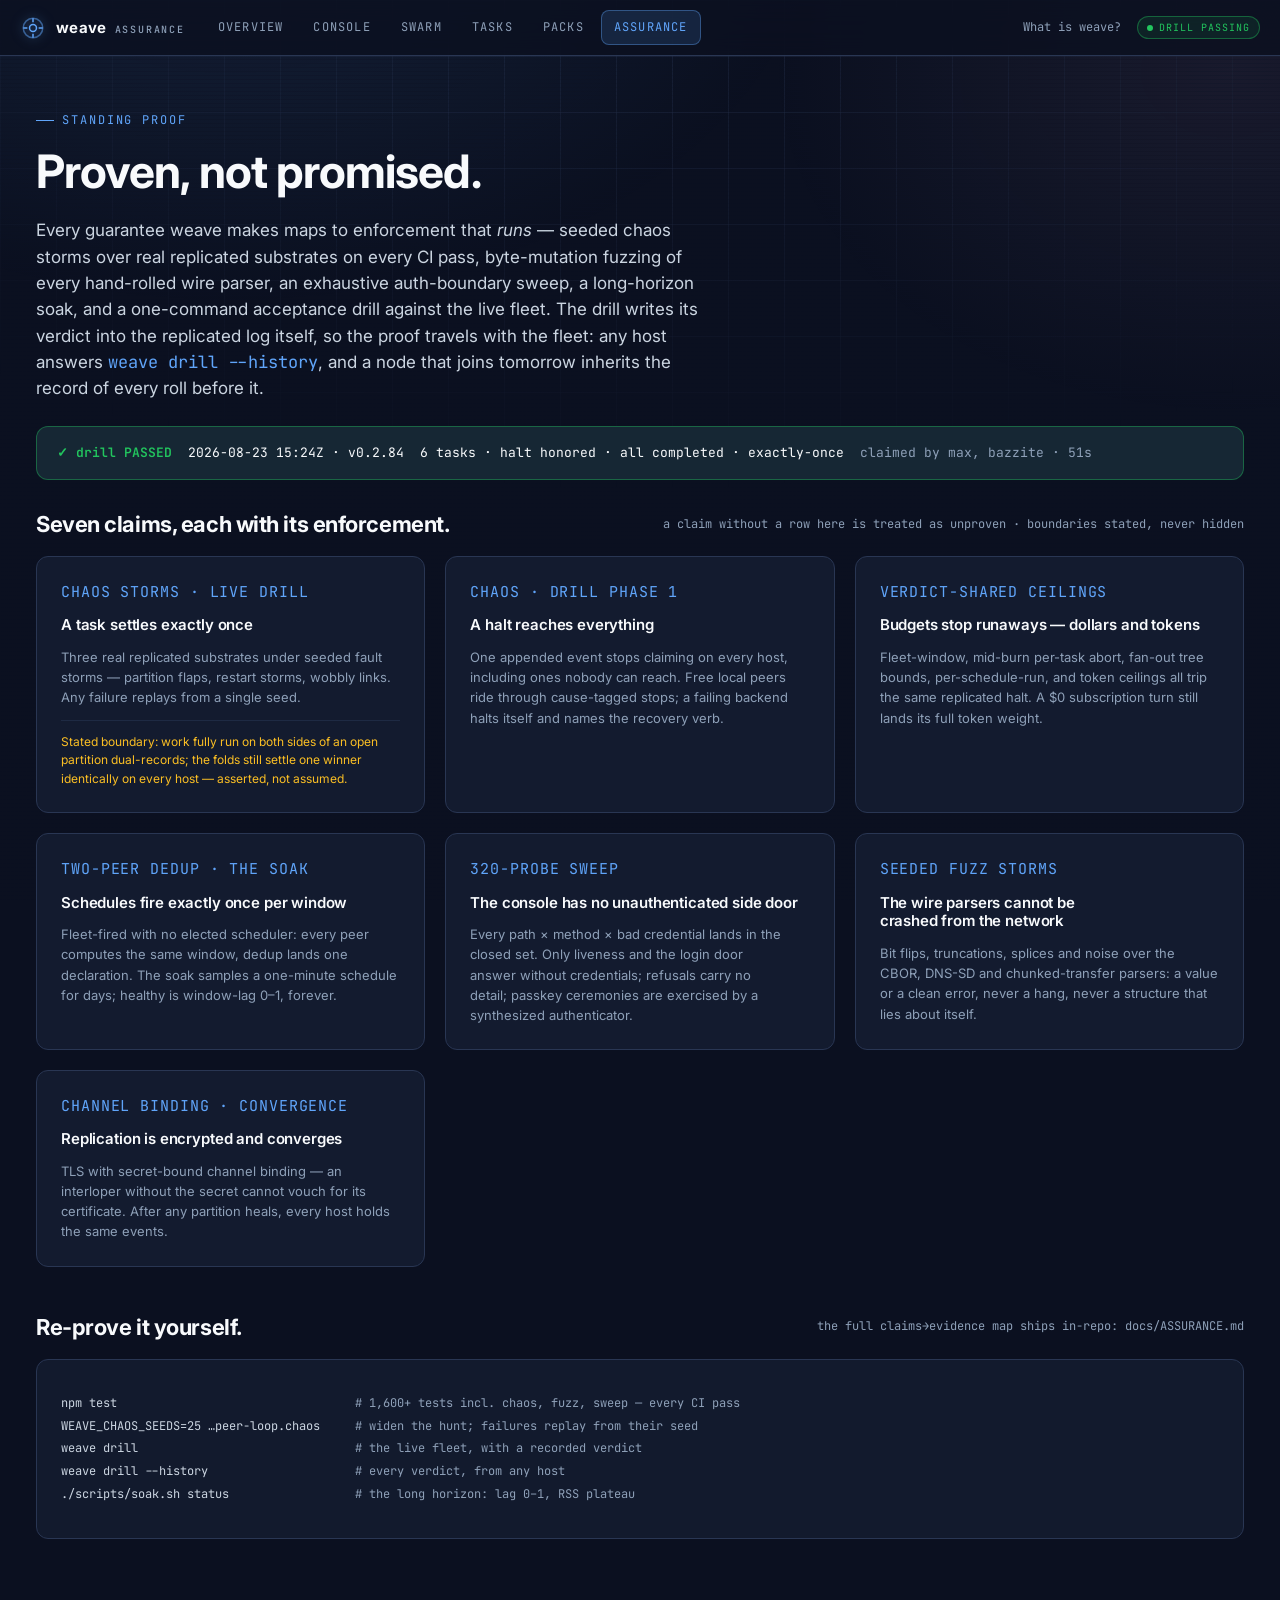
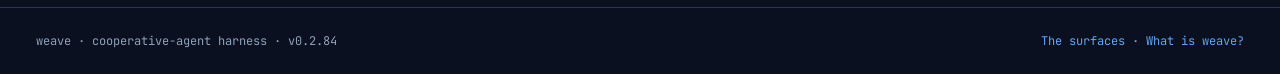
==== assurance.html @ a85d3fdc "assurance: the standing proof as a page (v0.2.84) Claims mapped to running enforcement — chaos storm" ====
<!doctype html>
<html lang="en">
<head>
<meta charset="utf-8" />
<meta name="viewport" content="width=device-width, initial-scale=1" />
<title>weave · assurance</title>
<link rel="preconnect" href="https://fonts.googleapis.com" />
<link rel="preconnect" href="https://fonts.gstatic.com" crossorigin />
<link href="https://fonts.googleapis.com/css2?family=Inter:wght@400;500;600;700&family=JetBrains+Mono:wght@400;500;600&display=swap" rel="stylesheet" />
<link rel="stylesheet" href="assets/hud.css" />
<style>
  .hero {
    max-width: 1440px; margin-inline: auto;
    padding: var(--space-12) var(--container-gutter-desktop) var(--space-8);
  }
  .hero h1 {
    font-size: clamp(28px, 3.6vw, var(--text-3xl)); font-weight: 700; color: var(--fg);
    letter-spacing: var(--tracking-display); line-height: 1.12; max-width: 24ch;
  }
  .hero .lede { max-width: 62ch; margin-top: var(--space-5); font-size: var(--text-lg); color: var(--fg-2); }

  /* the live verdict — the one object on the page that is DATA, not prose */
  .verdict {
    margin-top: var(--space-6); display: flex; align-items: center; gap: var(--space-4); flex-wrap: wrap;
    background: color-mix(in oklab, var(--success) 8%, var(--surface));
    border: 1px solid color-mix(in oklab, var(--success) 40%, transparent);
    border-radius: var(--radius-md); padding: var(--space-4) var(--space-5);
    font-family: var(--font-mono); font-size: var(--text-sm); color: var(--fg);
  }
  .verdict .ok { color: var(--success); font-weight: 600; }

  .strip { max-width: 1440px; margin-inline: auto; padding: 0 var(--container-gutter-desktop) var(--space-12); }
  .claims { display: grid; grid-template-columns: repeat(auto-fit, minmax(320px, 1fr)); gap: var(--space-5); }
  .claim {
    background: var(--surface); border: 1px solid var(--border); border-radius: var(--radius-md);
    padding: var(--space-6); display: flex; flex-direction: column; gap: var(--space-3);
  }
  .claim h3 { font-size: var(--text-base); color: var(--fg); }
  .claim p { font-size: var(--text-sm); color: var(--muted); }
  .claim .how { font-family: var(--font-mono); font-size: var(--text-2xs); color: var(--meta); letter-spacing: 0.06em; text-transform: uppercase; }
  .claim .bound { font-size: var(--text-xs); color: var(--warn); border-top: 1px solid var(--border-soft); padding-top: var(--space-3); }

  .reprove {
    background: color-mix(in oklab, var(--surface) 88%, var(--bg)); border: 1px solid var(--border);
    border-radius: var(--radius-md); padding: var(--space-5) var(--space-6); overflow-x: auto;
  }
  .reprove pre { font-family: var(--font-mono); font-size: var(--text-xs); line-height: 1.9; color: var(--fg-2); white-space: pre; }
  .reprove .c { color: var(--muted); }
  @media (max-width: 900px) { .claims { grid-template-columns: 1fr; } }
</style>
</head>
<body>
<div class="field-bg" aria-hidden="true"></div>
<div class="page">
  <header class="topbar" data-od-id="topbar">
    <a class="brandmark" href="surfaces.html">
      <svg class="glyph" viewBox="0 0 24 24" fill="none" stroke="currentColor" stroke-width="1.4" aria-hidden="true">
        <circle cx="12" cy="12" r="3.2" /><circle cx="12" cy="12" r="9" opacity="0.5" />
        <path d="M12 3v3.8M12 17.2V21M3 12h3.8M17.2 12H21" />
      </svg>
      <span>weave<span class="sub" style="margin-left:8px">assurance</span></span>
    </a>
    <nav class="mainnav" aria-label="Primary">
      <a href="surfaces.html">Overview</a>
      <a href="console.html">Console</a>
      <a href="network.html">Swarm</a>
      <a href="task-detail.html">Tasks</a>
      <a href="plugins.html">Packs</a>
      <a href="assurance.html" aria-current="page">Assurance</a>
    </nav>
    <div class="spacer"></div>
    <div class="row" style="gap:var(--space-4)">
      <a class="meta" href="index.html">What is weave?</a>
      <span class="pill pill-ok"><span class="dot dot-live"></span> drill passing</span>
    </div>
  </header>

  <main>
    <section class="hero" data-od-id="assurance-hero">
      <p class="eyebrow" style="margin-bottom:var(--space-4)">Standing proof</p>
      <h1>Proven, not promised.</h1>
      <p class="lede">
        Every guarantee weave makes maps to enforcement that <em>runs</em> — seeded chaos storms
        over real replicated substrates on every CI pass, byte-mutation fuzzing of every
        hand-rolled wire parser, an exhaustive auth-boundary sweep, a long-horizon soak, and a
        one-command acceptance drill against the live fleet. The drill writes its verdict into
        the replicated log itself, so the proof travels with the fleet: any host answers
        <span class="mono hot">weave drill --history</span>, and a node that joins tomorrow
        inherits the record of every roll before it.
      </p>
      <div class="verdict" data-od-id="live-verdict">
        <span class="ok">✓ drill PASSED</span>
        <span>2026-08-23 15:24Z · v0.2.84</span>
        <span>6 tasks · halt honored · all completed · exactly-once</span>
        <span class="dim">claimed by max, bazzite · 51s</span>
      </div>
    </section>

    <section class="strip" data-od-id="claims">
      <div class="row-between wrap" style="margin-bottom:var(--space-5)">
        <h2 style="font-size:var(--text-xl)">Seven claims, each with its enforcement.</h2>
        <span class="meta">a claim without a row here is treated as unproven · boundaries stated, never hidden</span>
      </div>
      <div class="claims">
        <article class="claim">
          <span class="how">chaos storms · live drill</span>
          <h3>A task settles exactly once</h3>
          <p>Three real replicated substrates under seeded fault storms — partition flaps, restart storms, wobbly links. Any failure replays from a single seed.</p>
          <p class="bound">Stated boundary: work fully run on both sides of an open partition dual-records; the folds still settle one winner identically on every host — asserted, not assumed.</p>
        </article>
        <article class="claim">
          <span class="how">chaos · drill phase 1</span>
          <h3>A halt reaches everything</h3>
          <p>One appended event stops claiming on every host, including ones nobody can reach. Free local peers ride through cause-tagged stops; a failing backend halts itself and names the recovery verb.</p>
        </article>
        <article class="claim">
          <span class="how">verdict-shared ceilings</span>
          <h3>Budgets stop runaways — dollars and tokens</h3>
          <p>Fleet-window, mid-burn per-task abort, fan-out tree bounds, per-schedule-run, and token ceilings all trip the same replicated halt. A $0 subscription turn still lands its full token weight.</p>
        </article>
        <article class="claim">
          <span class="how">two-peer dedup · the soak</span>
          <h3>Schedules fire exactly once per window</h3>
          <p>Fleet-fired with no elected scheduler: every peer computes the same window, dedup lands one declaration. The soak samples a one-minute schedule for days; healthy is window-lag 0–1, forever.</p>
        </article>
        <article class="claim">
          <span class="how">320-probe sweep</span>
          <h3>The console has no unauthenticated side door</h3>
          <p>Every path × method × bad credential lands in the closed set. Only liveness and the login door answer without credentials; refusals carry no detail; passkey ceremonies are exercised by a synthesized authenticator.</p>
        </article>
        <article class="claim">
          <span class="how">seeded fuzz storms</span>
          <h3>The wire parsers cannot be crashed from the network</h3>
          <p>Bit flips, truncations, splices and noise over the CBOR, DNS-SD and chunked-transfer parsers: a value or a clean error, never a hang, never a structure that lies about itself.</p>
        </article>
        <article class="claim">
          <span class="how">channel binding · convergence</span>
          <h3>Replication is encrypted and converges</h3>
          <p>TLS with secret-bound channel binding — an interloper without the secret cannot vouch for its certificate. After any partition heals, every host holds the same events.</p>
        </article>
      </div>
    </section>

    <section class="strip" style="padding-bottom:var(--section-y-tablet)" data-od-id="reprove">
      <div class="row-between wrap" style="margin-bottom:var(--space-5)">
        <h2 style="font-size:var(--text-xl)">Re-prove it yourself.</h2>
        <span class="meta">the full claims→evidence map ships in-repo: <span class="mono">docs/ASSURANCE.md</span></span>
      </div>
      <div class="reprove">
<pre>npm test                                  <span class="c"># 1,600+ tests incl. chaos, fuzz, sweep — every CI pass</span>
WEAVE_CHAOS_SEEDS=25 …peer-loop.chaos     <span class="c"># widen the hunt; failures replay from their seed</span>
weave drill                               <span class="c"># the live fleet, with a recorded verdict</span>
weave drill --history                     <span class="c"># every verdict, from any host</span>
./scripts/soak.sh status                  <span class="c"># the long horizon: lag 0–1, RSS plateau</span></pre>
      </div>
    </section>
  </main>

  <footer style="border-top:1px solid var(--border);padding-block:var(--space-6)" data-od-id="footer">
    <div class="container-wide row-between wrap" style="max-width:1440px">
      <span class="meta">weave · cooperative-agent harness · <span class="mono">v0.2.84</span></span>
      <span class="meta"><a href="surfaces.html" class="hot">The surfaces</a> · <a href="index.html" class="hot">What is weave?</a></span>
    </div>
  </footer>
</div>
<script src="assets/hud.js"></script>
<script>(function () { if (window.WeaveHUD && WeaveHUD.clock) { /* no clock element on this page — chrome stays static */ } })();</script>
</body>
</html>
---- assets/hud.css ----
/* ────────────────────────────────────────────────────────────────────────
   weave HUD — shared class system
   Design system: Agentic. The :root block below is the binding token
   contract; no raw hex is permitted anywhere outside it.
   ──────────────────────────────────────────────────────────────────────── */

:root {
  --bg: #0b1020;
  --surface: #131b2f;
  --surface-warm: #182343;
  --fg: #f8fafc;
  --fg-2: #cbd5e1;
  --muted: #8ea0b8;
  --meta: #60a5fa;
  --border: #293653;
  --border-soft: #1e2a43;
  --accent: #60a5fa;
  --accent-on: #06111f;
  --accent-hover: color-mix(in oklab, var(--accent), black 8%);
  --accent-active: color-mix(in oklab, var(--accent), black 14%);
  --success: #22c55e;
  --warn: #fbbf24;
  --danger: #fb7185;
  --font-display: Inter, system-ui, sans-serif;
  --font-body: Inter, system-ui, sans-serif;
  --font-mono: "JetBrains Mono", ui-monospace, Menlo, monospace;
  --text-xs: 12px;
  --text-sm: 13px;
  --text-base: 15px;
  --text-lg: 17px;
  --text-xl: 22px;
  --text-2xl: 32px;
  --text-3xl: 48px;
  --text-4xl: 66px;
  --leading-body: 1.55;
  --leading-tight: 1.06;
  --tracking-display: -0.02em;
  --space-1: 4px;
  --space-2: 8px;
  --space-3: 12px;
  --space-4: 16px;
  --space-5: 20px;
  --space-6: 24px;
  --space-8: 32px;
  --space-12: 48px;
  --section-y-desktop: 96px;
  --section-y-tablet: 68px;
  --section-y-phone: 48px;
  --radius-sm: 8px;
  --radius-md: 12px;
  --radius-lg: 20px;
  --radius-pill: 9999px;
  --elev-flat: none;
  --elev-ring: 0 0 0 1px var(--border);
  --elev-raised: 0 24px 72px rgba(0, 0, 0, 0.36);
  --focus-ring: 0 0 0 4px rgba(96, 165, 250, 0.28);
  --motion-fast: 130ms;
  --motion-base: 220ms;
  --ease-standard: cubic-bezier(0.2, 0, 0, 1);
  --container-max: 1200px;
  --container-gutter-desktop: 36px;
  --container-gutter-tablet: 24px;
  --container-gutter-phone: 16px;
}

/* derived from the contract above — no new colour values, only mixes */
:root {
  --claimed: color-mix(in oklab, var(--accent) 52%, var(--danger));
  --accent-soft: color-mix(in oklab, var(--accent) 14%, transparent);
  --accent-line: color-mix(in oklab, var(--accent) 38%, transparent);
  --fg-soft: color-mix(in oklab, var(--fg) 7%, transparent);
  --glow: 0 0 14px color-mix(in oklab, var(--accent) 46%, transparent);
  --glow-hot: 0 0 22px color-mix(in oklab, var(--accent) 62%, transparent);
  --glow-danger: 0 0 16px color-mix(in oklab, var(--danger) 52%, transparent);
  --topbar-h: 56px;
}

/* ─── reset & base ─────────────────────────────────────────────────── */
*, *::before, *::after { box-sizing: border-box; }
html { -webkit-text-size-adjust: 100%; }
body {
  margin: 0;
  background: var(--bg);
  color: var(--fg-2);
  font-family: var(--font-body);
  font-size: var(--text-base);
  line-height: var(--leading-body);
  text-rendering: optimizeLegibility;
  -webkit-font-smoothing: antialiased;
}
img, svg { display: block; max-width: 100%; }
a { color: inherit; text-decoration: none; }
button, input, textarea, select { font: inherit; }
button { cursor: pointer; }
p { text-wrap: pretty; margin: 0; }
h1, h2, h3, h4 { text-wrap: balance; margin: 0; }
/* transparent outline is load-bearing: forced-colors mode strips box-shadow
   and repaints outlines, so this is the only focus signal HCM users get */
:focus-visible {
  outline: 2px solid transparent; outline-offset: 2px;
  box-shadow: var(--focus-ring); border-radius: var(--radius-sm);
}
::selection { background: color-mix(in oklab, var(--accent) 30%, transparent); color: var(--fg); }

::-webkit-scrollbar { width: 10px; height: 10px; }
::-webkit-scrollbar-track { background: transparent; }
::-webkit-scrollbar-thumb { background: var(--border); border-radius: var(--radius-pill); border: 3px solid var(--bg); }
::-webkit-scrollbar-thumb:hover { background: color-mix(in oklab, var(--accent) 45%, var(--border)); }

/* ─── page atmosphere: the hologram field ──────────────────────────── */
.field-bg {
  position: fixed; inset: 0; z-index: 0; pointer-events: none;
  background:
    radial-gradient(60rem 40rem at 18% -10%, color-mix(in oklab, var(--accent) 11%, transparent), transparent 62%),
    radial-gradient(48rem 36rem at 96% 8%, color-mix(in oklab, var(--claimed) 8%, transparent), transparent 60%);
}
.field-bg::before {
  content: ''; position: absolute; inset: 0;
  background-image:
    linear-gradient(to right, color-mix(in oklab, var(--border) 42%, transparent) 1px, transparent 1px),
    linear-gradient(to bottom, color-mix(in oklab, var(--border) 42%, transparent) 1px, transparent 1px);
  background-size: 56px 56px;
  mask-image: radial-gradient(100% 70% at 50% 0%, black, transparent 78%);
}
.field-bg::after {
  content: ''; position: absolute; inset: 0; opacity: 0.35;
  background: repeating-linear-gradient(to bottom, transparent 0 3px, color-mix(in oklab, var(--bg) 62%, transparent) 3px 4px);
}
.page { position: relative; z-index: 1; }

/* ─── layout primitives ────────────────────────────────────────────── */
.container { max-width: var(--container-max); margin-inline: auto; padding-inline: var(--container-gutter-desktop); }
.container-wide { max-width: 1600px; margin-inline: auto; padding-inline: var(--container-gutter-desktop); }
.section { padding-block: var(--section-y-desktop); }
.stack { display: flex; flex-direction: column; }
.stack > * + * { margin-top: var(--space-5); }
.row { display: flex; align-items: center; gap: var(--space-4); }
.row-between { display: flex; align-items: center; justify-content: space-between; gap: var(--space-4); }
.wrap { flex-wrap: wrap; }
.grid-2 { display: grid; grid-template-columns: repeat(2, 1fr); gap: var(--space-6); }
.grid-3 { display: grid; grid-template-columns: repeat(3, 1fr); gap: var(--space-6); }
.grid-4 { display: grid; grid-template-columns: repeat(4, 1fr); gap: var(--space-4); }
.grid-2-1 { display: grid; grid-template-columns: 2fr 1fr; gap: var(--space-8); align-items: start; }
.spacer { flex: 1; }

/* ─── type ─────────────────────────────────────────────────────────── */
h1, .h1 { font-family: var(--font-display); font-size: clamp(34px, 5vw, var(--text-4xl)); line-height: var(--leading-tight); letter-spacing: var(--tracking-display); font-weight: 700; color: var(--fg); }
h2, .h2 { font-family: var(--font-display); font-size: clamp(26px, 3.4vw, var(--text-3xl)); line-height: 1.1; letter-spacing: var(--tracking-display); font-weight: 700; color: var(--fg); }
h3, .h3 { font-size: var(--text-xl); line-height: 1.25; letter-spacing: -0.01em; font-weight: 600; color: var(--fg); }
h4, .h4 { font-size: var(--text-lg); font-weight: 600; color: var(--fg); }
.lead { font-size: var(--text-lg); color: var(--muted); max-width: 60ch; }
.eyebrow {
  font-family: var(--font-mono); font-size: var(--text-xs);
  letter-spacing: 0.16em; text-transform: uppercase; color: var(--accent);
  display: inline-flex; align-items: center; gap: var(--space-2);
}
.eyebrow::before { content: ''; width: 18px; height: 1px; background: currentColor; }
.meta { font-family: var(--font-mono); font-size: var(--text-xs); color: var(--muted); }
.num { font-family: var(--font-mono); font-variant-numeric: tabular-nums; }
.mono { font-family: var(--font-mono); }
.dim { color: var(--muted); }
.label {
  font-family: var(--font-mono); font-size: 10px; letter-spacing: 0.14em;
  text-transform: uppercase; color: var(--muted);
}
.ok { color: var(--success); } .warn-t { color: var(--warn); }
.bad { color: var(--danger); } .hot { color: var(--accent); }
/* inline links carry an underline on interaction — colour alone is not an affordance */
a.hot:hover, a.hot:focus-visible { text-decoration: underline; text-underline-offset: 3px; }

/* ─── app shell (console / network / task screens) ─────────────────── */
.app { display: flex; flex-direction: column; height: 100vh; overflow: hidden; }
.topbar {
  height: var(--topbar-h); flex: none; display: flex; align-items: center;
  gap: var(--space-5); padding-inline: var(--space-5);
  background: color-mix(in oklab, var(--bg) 82%, transparent);
  backdrop-filter: blur(14px);
  border-bottom: 1px solid var(--border);
  position: relative; z-index: 40;
}
.brandmark { display: flex; align-items: center; gap: 10px; font-weight: 700; letter-spacing: 0.02em; color: var(--fg); }
.brandmark .glyph {
  width: 26px; height: 26px; flex: none; color: var(--accent);
  filter: drop-shadow(0 0 6px color-mix(in oklab, var(--accent) 55%, transparent));
}
.brandmark .sub { font-family: var(--font-mono); font-size: 10px; letter-spacing: 0.18em; color: var(--muted); text-transform: uppercase; font-weight: 500; }
.mainnav { display: flex; gap: var(--space-1); }
.mainnav a {
  font-family: var(--font-mono); font-size: var(--text-xs); letter-spacing: 0.1em; text-transform: uppercase;
  color: var(--muted); padding: 7px 12px; border-radius: var(--radius-sm);
  border: 1px solid transparent; transition: color var(--motion-fast) var(--ease-standard), border-color var(--motion-fast) var(--ease-standard), background var(--motion-fast) var(--ease-standard);
}
.mainnav a:hover { color: var(--fg); background: var(--fg-soft); }
/* Two registers in one bar: product surfaces, a divider, then package
   destinations. .nav-meta sits at 88% --muted — 5.27:1 on --surface, the
   documented floor for active text. Do not push it lower to quiet the group;
   the divider already carries that job. */
.navsep { width: 1px; align-self: stretch; margin-inline: var(--space-2); background: var(--border); }
.mainnav a.nav-meta { color: color-mix(in oklab, var(--muted) 88%, transparent); }
.mainnav a.nav-meta:hover { color: var(--fg); }
/* A demo nav is a specimen: an <a> with no href renders identically and cannot
   be clicked into a dead end. href="#" is the wrong answer — it still reads as
   a link and still goes nowhere. */
.mainnav a:not([href]) { cursor: default; }
.mainnav a[aria-current="page"] { color: var(--accent); border-color: var(--accent-line); background: var(--accent-soft); }

.workspace { flex: 1; display: grid; min-height: 0; }
.rail { border-right: 1px solid var(--border); overflow-y: auto; padding: var(--space-4); display: flex; flex-direction: column; gap: var(--space-4); min-height: 0; }
.rail-right { border-right: 0; border-left: 1px solid var(--border); }

/* ─── panels ───────────────────────────────────────────────────────── */
.panel {
  background: var(--surface); border: 1px solid var(--border);
  border-radius: var(--radius-md); overflow: hidden;
  display: flex; flex-direction: column; min-height: 0;
}
.panel-flush { background: transparent; border: 0; border-radius: 0; }
.panel-head {
  display: flex; align-items: center; gap: var(--space-3);
  padding: 10px var(--space-4); flex: none;
  border-bottom: 1px solid var(--border-soft);
  background: color-mix(in oklab, var(--surface-warm) 55%, var(--surface));
}
.panel-head h3, .panel-head .title {
  font-family: var(--font-mono); font-size: var(--text-xs); font-weight: 600;
  letter-spacing: 0.14em; text-transform: uppercase; color: var(--fg);
}
.panel-head .count {
  font-family: var(--font-mono); font-size: 10px; color: var(--muted);
  border: 1px solid var(--border); border-radius: var(--radius-pill); padding: 1px 7px;
}
.panel-body { padding: var(--space-4); overflow-y: auto; min-height: 0; }
.panel-body.tight { padding: var(--space-2); }
.panel-body.flush { padding: 0; }

.card {
  background: var(--surface); border: 1px solid var(--border);
  border-radius: var(--radius-md); padding: var(--space-5);
}
.tile {
  background: color-mix(in oklab, var(--surface) 88%, var(--bg));
  border: 1px solid var(--border-soft); border-radius: var(--radius-sm);
  padding: var(--space-3);
}

/* HUD corner brackets — used once per hero surface, not on every card */
.brackets { position: relative; }
.brackets::before, .brackets::after {
  content: ''; position: absolute; width: 18px; height: 18px; pointer-events: none;
  border-color: var(--accent-line); border-style: solid; border-width: 0;
}
.brackets::before { top: -1px; left: -1px; border-top-width: 1px; border-left-width: 1px; }
.brackets::after { bottom: -1px; right: -1px; border-bottom-width: 1px; border-right-width: 1px; }

/* ─── buttons ──────────────────────────────────────────────────────── */
.btn {
  display: inline-flex; align-items: center; justify-content: center; gap: var(--space-2);
  min-height: 34px; padding: 6px var(--space-4);
  border-radius: var(--radius-sm); border: 1px solid var(--border);
  background: color-mix(in oklab, var(--surface) 80%, var(--bg));
  color: var(--fg-2); font-size: var(--text-sm); font-weight: 500;
  transition: color var(--motion-fast) var(--ease-standard), border-color var(--motion-fast) var(--ease-standard),
              background var(--motion-fast) var(--ease-standard), transform var(--motion-fast) var(--ease-standard);
}
.btn:hover { color: var(--fg); border-color: color-mix(in oklab, var(--accent) 55%, var(--border)); }
.btn:active { transform: translateY(1px); }
.btn-primary { background: var(--accent); color: var(--accent-on); border-color: var(--accent); font-weight: 600; box-shadow: var(--glow); }
.btn-primary:hover { background: var(--accent-hover); border-color: var(--accent-hover); color: var(--accent-on); box-shadow: var(--glow-hot); }
.btn-primary:active { background: var(--accent-active); }
.btn-quiet { background: transparent; border-color: transparent; color: var(--muted); }
.btn-quiet:hover { color: var(--fg); background: var(--fg-soft); border-color: transparent; }
.btn-danger { border-color: color-mix(in oklab, var(--danger) 45%, var(--border)); color: var(--danger); }
.btn-danger:hover { border-color: var(--danger); background: color-mix(in oklab, var(--danger) 12%, transparent); color: var(--danger); }
.btn-sm { min-height: 26px; padding: 3px 10px; font-size: var(--text-xs); }
.btn-mono { font-family: var(--font-mono); font-size: var(--text-xs); letter-spacing: 0.08em; text-transform: uppercase; }
.btn[aria-pressed="true"] { border-color: var(--accent); color: var(--accent); background: var(--accent-soft); }
.btn[disabled] { pointer-events: none; border-style: dashed; color: var(--muted); }

/* ─── badges / chips / pills ───────────────────────────────────────── */
.pill {
  display: inline-flex; align-items: center; gap: 6px; padding: 3px 9px;
  border-radius: var(--radius-pill); font-family: var(--font-mono);
  font-size: 10px; letter-spacing: 0.1em; text-transform: uppercase;
  border: 1px solid var(--border); color: var(--muted); white-space: nowrap;
}
.pill-accent { color: var(--accent); border-color: var(--accent-line); background: var(--accent-soft); }
.pill-ok { color: var(--success); border-color: color-mix(in oklab, var(--success) 40%, transparent); background: color-mix(in oklab, var(--success) 10%, transparent); }
.pill-warn { color: var(--warn); border-color: color-mix(in oklab, var(--warn) 40%, transparent); background: color-mix(in oklab, var(--warn) 10%, transparent); }
.pill-bad { color: var(--danger); border-color: color-mix(in oklab, var(--danger) 42%, transparent); background: color-mix(in oklab, var(--danger) 10%, transparent); }
.pill-claimed { color: var(--claimed); border-color: color-mix(in oklab, var(--claimed) 42%, transparent); background: color-mix(in oklab, var(--claimed) 10%, transparent); }
/* .gap — designed, not yet built. A surface that renders a capability the engine
   lacks is a fake stat one layer up (§9). Dashed is the system's existing tell for
   structurally unavailable (.btn[disabled], .packtag); --claimed is the state that
   is neither idle nor running. Every .gap MUST carry a title naming what is missing
   and where the seam is. */
.gap { border-style: dashed; color: var(--claimed); border-color: color-mix(in oklab, var(--claimed) 42%, transparent); background: color-mix(in oklab, var(--claimed) 7%, transparent); }
.btn.gap[disabled], .tog.gap:disabled { color: var(--claimed); border-color: color-mix(in oklab, var(--claimed) 42%, transparent); }
.dot { width: 6px; height: 6px; border-radius: 50%; background: currentColor; flex: none; }
.dot-live { box-shadow: 0 0 0 0 currentColor; animation: ping 2.2s var(--ease-standard) infinite; }

/* ─── the orb: arc-reactor voice affordance ────────────────────────── */
.orb-wrap { position: relative; display: grid; place-items: center; flex: none; }
.orb {
  position: relative; display: grid; place-items: center;
  width: 92px; height: 92px; border-radius: 50%;
  background:
    radial-gradient(circle at 50% 42%, color-mix(in oklab, var(--accent) 26%, transparent), transparent 62%),
    color-mix(in oklab, var(--surface) 78%, var(--bg));
  border: 1px solid var(--accent-line);
  color: var(--accent); cursor: pointer;
  transition: box-shadow var(--motion-base) var(--ease-standard), border-color var(--motion-base) var(--ease-standard), transform var(--motion-fast) var(--ease-standard);
}
.orb:active { transform: scale(0.97); }
.orb-sm { width: 34px; height: 34px; }
.orb .ring {
  position: absolute; inset: 0; border-radius: 50%;
  border: 1px solid color-mix(in oklab, var(--accent) 26%, transparent);
  border-top-color: transparent; border-left-color: transparent;
  animation: spin 9s linear infinite;
}
.orb .ring.r2 { inset: 9px; border-top-color: color-mix(in oklab, var(--accent) 34%, transparent); border-right-color: transparent; border-bottom-color: transparent; animation-duration: 6s; animation-direction: reverse; }
.orb .ring.r3 { inset: 18px; border-color: transparent; border-bottom-color: color-mix(in oklab, var(--claimed) 42%, transparent); animation-duration: 13s; }
.orb .core {
  width: 30px; height: 30px; border-radius: 50%;
  background: radial-gradient(circle at 50% 40%, var(--fg), var(--accent) 58%, color-mix(in oklab, var(--accent) 30%, transparent));
  box-shadow: var(--glow);
  transition: transform var(--motion-fast) linear, box-shadow var(--motion-base) var(--ease-standard);
}
.orb[data-state="idle"] .core { animation: breathe 4.2s var(--ease-standard) infinite; }
.orb[data-state="listening"] { border-color: var(--accent); box-shadow: var(--glow-hot); }
.orb[data-state="listening"] .ring { animation-duration: 2.6s; border-color: color-mix(in oklab, var(--accent) 55%, transparent); border-top-color: transparent; }
.orb[data-state="thinking"] { border-color: var(--claimed); }
.orb[data-state="thinking"] .core { background: radial-gradient(circle at 50% 40%, var(--fg), var(--claimed) 60%, transparent); box-shadow: 0 0 18px color-mix(in oklab, var(--claimed) 50%, transparent); }
.orb[data-state="speaking"] { border-color: var(--success); }
.orb[data-state="speaking"] .core { background: radial-gradient(circle at 50% 40%, var(--fg), var(--success) 60%, transparent); box-shadow: 0 0 18px color-mix(in oklab, var(--success) 45%, transparent); }
.orb[data-state="muted"] { border-color: var(--border); color: var(--muted); box-shadow: none; }
.orb[data-state="muted"] .core { background: var(--border); box-shadow: none; }
.orb[data-state="muted"] .ring { animation-play-state: paused; border-color: var(--border-soft); border-top-color: transparent; }

.orb-caption {
  font-family: var(--font-mono); font-size: 10px; letter-spacing: 0.14em;
  text-transform: uppercase; color: var(--muted); margin-top: var(--space-2); text-align: center;
}
.orb[data-state="listening"] + .orb-caption { color: var(--accent); }

/* waveform */
.wave { display: flex; align-items: center; gap: 3px; height: 34px; flex: none; }
.wave i {
  display: block; width: 3px; height: 4px; border-radius: var(--radius-pill);
  background: color-mix(in oklab, var(--accent) 55%, var(--border));
  transition: height 90ms linear, background 200ms var(--ease-standard);
}
.wave[data-live="true"] i { background: var(--accent); }

/* ─── transcript ───────────────────────────────────────────────────── */
/* min-height + end-justify keeps a short session resting above the composer
   instead of stranded at the top of a tall empty column */
.transcript { display: flex; flex-direction: column; justify-content: flex-end; gap: var(--space-5); min-height: 100%; padding: var(--space-6) var(--space-6) var(--space-8); }
.msg { display: grid; grid-template-columns: 74px 1fr; gap: var(--space-4); align-items: start; }
.msg .who {
  font-family: var(--font-mono); font-size: 10px; letter-spacing: 0.12em; text-transform: uppercase;
  color: var(--muted); padding-top: 3px; text-align: right;
}
.msg-user .who { color: var(--fg-2); }
.msg-weave .who { color: var(--accent); }
.msg .body { min-width: 0; }
.msg .body p + p { margin-top: var(--space-3); }
.msg-user .body {
  color: var(--fg); font-size: var(--text-lg);
  border-left: 2px solid var(--border); padding-left: var(--space-4);
}
.msg-weave .body { color: var(--fg-2); border-left: 2px solid var(--accent-line); padding-left: var(--space-4); }
.msg-system .body {
  font-family: var(--font-mono); font-size: var(--text-xs); color: var(--muted);
  border-left: 2px dashed var(--border); padding-left: var(--space-4);
}
.msg .via { display: flex; gap: 6px; margin-top: var(--space-2); flex-wrap: wrap; }
.caret { display: inline-block; width: 8px; height: 1.05em; background: var(--accent); vertical-align: -2px; animation: blink 1s steps(2) infinite; }

/* tool-call chip */
.toolcall {
  display: inline-flex; align-items: center; gap: var(--space-2);
  font-family: var(--font-mono); font-size: var(--text-xs);
  border: 1px solid var(--border); border-left: 2px solid var(--accent);
  border-radius: var(--radius-sm); padding: 5px 10px;
  background: color-mix(in oklab, var(--surface) 70%, var(--bg)); color: var(--fg-2);
}
.toolcall .fn { color: var(--accent); }
.toolcall .eff { color: var(--muted); }
.toolcall[data-effect="irreversible"] { border-left-color: var(--warn); }
.toolcall[data-effect="irreversible"] .fn { color: var(--warn); }

/* board panel rendered into the transcript */
.board-panel {
  border: 1px solid var(--border); border-left: 3px solid var(--accent);
  border-radius: var(--radius-sm); background: color-mix(in oklab, var(--surface) 82%, var(--bg));
  margin-top: var(--space-3); overflow: hidden; animation: slide-in var(--motion-base) var(--ease-standard) both;
}
.board-panel > header {
  display: flex; align-items: center; justify-content: space-between; gap: var(--space-3);
  padding: 8px var(--space-4); border-bottom: 1px solid var(--border-soft);
}
.board-panel > header .t { font-family: var(--font-mono); font-size: var(--text-xs); font-weight: 600; color: var(--accent); letter-spacing: 0.08em; text-transform: uppercase; }
.board-panel > .content { padding: var(--space-4); }
.board-panel[data-kind="ok"] { border-left-color: var(--success); }
.board-panel[data-kind="ok"] > header .t { color: var(--success); }
.board-panel[data-kind="warn"] { border-left-color: var(--warn); }
.board-panel[data-kind="warn"] > header .t { color: var(--warn); }

/* metric grid inside a board panel */
.metrics { display: grid; grid-template-columns: repeat(auto-fit, minmax(108px, 1fr)); gap: var(--space-3); }
.metric .v { font-family: var(--font-mono); font-size: var(--text-xl); font-weight: 600; color: var(--fg); font-variant-numeric: tabular-nums; line-height: 1.1; }
.metric .k { font-family: var(--font-mono); font-size: 10px; letter-spacing: 0.1em; text-transform: uppercase; color: var(--muted); margin-top: 3px; }

/* ─── tables ───────────────────────────────────────────────────────── */
.ds-table { width: 100%; border-collapse: collapse; font-size: var(--text-sm); }
.ds-table th, .ds-table td { padding: 9px var(--space-3); text-align: left; border-bottom: 1px solid var(--border-soft); }
.ds-table th {
  font-family: var(--font-mono); font-size: 10px; font-weight: 600; color: var(--muted);
  letter-spacing: 0.12em; text-transform: uppercase; border-bottom-color: var(--border);
}
.ds-table tbody tr:last-child td { border-bottom: 0; }
.ds-table tbody tr:hover { background: var(--fg-soft); }
.ds-table .num-col { font-family: var(--font-mono); font-variant-numeric: tabular-nums; text-align: right; }

/* ─── event feed (the blackboard stream) ───────────────────────────── */
.feed { display: flex; flex-direction: column; font-family: var(--font-mono); font-size: var(--text-xs); overflow-x: hidden; }
.evt {
  display: grid; grid-template-columns: 42px minmax(0, 1fr); gap: var(--space-3);
  padding: 6px var(--space-4); border-bottom: 1px solid var(--border-soft);
  animation: slide-in 260ms var(--ease-standard) both;
}
.evt > div { min-width: 0; }
.evt .kind { display: block; overflow: hidden; text-overflow: ellipsis; white-space: nowrap; }
.evt:hover { background: var(--fg-soft); }
/* 70% composited to ~3.8:1 on --surface — under the 4.5:1 floor. 88% clears it. */
.evt .seq { color: color-mix(in oklab, var(--muted) 88%, transparent); font-variant-numeric: tabular-nums; }
.evt .kind { color: var(--accent); }
.evt .subj { color: var(--muted); display: block; margin-top: 1px; overflow: hidden; text-overflow: ellipsis; white-space: nowrap; }
.evt[data-kind="completed"] .kind { color: var(--success); }
.evt[data-kind="failed"] .kind { color: var(--danger); }
.evt[data-kind="claimed"] .kind { color: var(--claimed); }
.evt[data-kind="tool"] .kind { color: var(--warn); }
.evt[data-kind="declared"] .kind { color: var(--fg-2); }

/* ─── task cards ───────────────────────────────────────────────────── */
.task {
  display: block; width: 100%; text-align: left;
  background: color-mix(in oklab, var(--surface) 86%, var(--bg));
  border: 1px solid var(--border); border-left: 3px solid var(--border);
  border-radius: var(--radius-sm); padding: 10px var(--space-3);
  transition: border-color var(--motion-fast) var(--ease-standard), background var(--motion-fast) var(--ease-standard), box-shadow var(--motion-base) var(--ease-standard);
}
.task:hover { background: var(--surface-warm); }
.task + .task { margin-top: var(--space-2); }
.task .t { font-size: var(--text-sm); color: var(--fg); line-height: 1.35; display: block; }
.task .r { display: flex; align-items: center; gap: var(--space-2); margin-top: 7px; flex-wrap: wrap; }
.task[data-state="declared"] { border-left-color: var(--muted); }
.task[data-state="claimed"] { border-left-color: var(--claimed); }
.task[data-state="running"] { border-left-color: var(--accent); box-shadow: inset 3px 0 12px -6px var(--accent); }
.task[data-state="completed"] { border-left-color: var(--success); }
.task[data-state="failed"] { border-left-color: var(--danger); box-shadow: inset 3px 0 12px -6px var(--danger); }
.task[data-state="gated"] { border-left-color: var(--warn); }

/* lease bar */
.lease { height: 2px; border-radius: var(--radius-pill); background: var(--border-soft); overflow: hidden; margin-top: 8px; }
.lease > i { display: block; height: 100%; background: var(--accent); transition: width 1s linear; }

/* ─── peer roster ──────────────────────────────────────────────────── */
.peer { display: grid; grid-template-columns: 8px minmax(0, 1fr) auto; gap: var(--space-3); align-items: center; padding: 9px var(--space-3); border-radius: var(--radius-sm); }
.peer > div { min-width: 0; }
.peer .id, .peer .rt { display: block; overflow: hidden; text-overflow: ellipsis; white-space: nowrap; }
.peer:hover { background: var(--fg-soft); }
.peer + .peer { border-top: 1px solid var(--border-soft); }
.peer .sig { width: 8px; height: 8px; border-radius: 50%; background: var(--muted); }
.peer[data-health="up"] .sig { background: var(--success); box-shadow: 0 0 8px color-mix(in oklab, var(--success) 60%, transparent); }
.peer[data-health="busy"] .sig { background: var(--accent); box-shadow: var(--glow); animation: ping 2s var(--ease-standard) infinite; }
.peer[data-health="degraded"] .sig { background: var(--warn); }
.peer[data-health="down"] .sig { background: var(--danger); }
.peer .id { font-family: var(--font-mono); font-size: var(--text-xs); color: var(--fg); }
.peer .rt { font-family: var(--font-mono); font-size: 10px; color: var(--muted); margin-top: 2px; display: block; }

/* small radial gauge */
.gauge { --v: 0; width: 40px; height: 40px; flex: none; display: grid; place-items: center; position: relative; }
.gauge::before {
  content: ''; position: absolute; inset: 0; border-radius: 50%;
  background: conic-gradient(var(--accent) calc(var(--v) * 1%), var(--border-soft) 0);
  mask: radial-gradient(farthest-side, transparent calc(100% - 4px), black calc(100% - 3px));
}
.gauge > span { font-family: var(--font-mono); font-size: 10px; color: var(--fg-2); font-variant-numeric: tabular-nums; }

/* linear meter */
.meter { height: 4px; border-radius: var(--radius-pill); background: var(--border-soft); overflow: hidden; }
.meter > i { display: block; height: 100%; background: var(--accent); border-radius: inherit; }
.meter.is-warn > i { background: var(--warn); }
.meter.is-ok > i { background: var(--success); }

/* ─── composer ─────────────────────────────────────────────────────── */
.composer {
  flex: none; border-top: 1px solid var(--border);
  background: color-mix(in oklab, var(--bg) 76%, var(--surface));
  backdrop-filter: blur(10px); padding: var(--space-4) var(--space-6);
}
.composer-inner { display: grid; grid-template-columns: auto 1fr; gap: var(--space-5); align-items: end; max-width: 1080px; margin-inline: auto; }
.input-shell {
  border: 1px solid var(--border); border-radius: var(--radius-md);
  background: var(--surface); transition: border-color var(--motion-fast) var(--ease-standard), box-shadow var(--motion-base) var(--ease-standard);
}
.input-shell:focus-within { border-color: var(--accent); box-shadow: var(--focus-ring); }
.input-shell[data-listening="true"] { border-color: var(--accent); box-shadow: var(--glow); }
.textarea {
  width: 100%; border: 0; background: transparent; color: var(--fg);
  padding: var(--space-3) var(--space-4); font-size: var(--text-base);
  line-height: 1.5; resize: none; max-height: 132px; min-height: 46px; outline: none;
}
.textarea::placeholder { color: var(--muted); }
.composer-bar { display: flex; align-items: center; gap: var(--space-3); padding: 0 var(--space-3) var(--space-3); flex-wrap: nowrap; }
.composer-bar > .meta { min-width: 0; overflow: hidden; text-overflow: ellipsis; white-space: nowrap; }
.composer-bar > .btn { flex: none; }
.interim { color: var(--accent); font-style: italic; }

.suggest { display: flex; gap: var(--space-2); flex-wrap: wrap; }
.suggest button {
  font-family: var(--font-mono); font-size: 11px; color: var(--muted);
  border: 1px solid var(--border-soft); background: transparent;
  border-radius: var(--radius-pill); padding: 4px 10px;
  transition: color var(--motion-fast) var(--ease-standard), border-color var(--motion-fast) var(--ease-standard);
}
.suggest button:hover { color: var(--accent); border-color: var(--accent-line); }

/* ─── modal: the effect gate ───────────────────────────────────────── */
.scrim {
  position: fixed; inset: 0; z-index: 90; display: grid; place-items: center;
  background: color-mix(in oklab, var(--bg) 72%, transparent); backdrop-filter: blur(6px);
  animation: fade-in var(--motion-base) var(--ease-standard) both;
}
.scrim[hidden] { display: none; }
.modal {
  width: min(560px, calc(100vw - 32px)); background: var(--surface);
  border: 1px solid var(--border); border-top: 2px solid var(--warn);
  border-radius: var(--radius-md); box-shadow: var(--elev-raised);
  animation: rise var(--motion-base) var(--ease-standard) both;
}
.modal header { padding: var(--space-5) var(--space-6) var(--space-3); }
.modal .content { padding: 0 var(--space-6) var(--space-5); }
.modal footer { display: flex; gap: var(--space-3); justify-content: flex-end; padding: var(--space-4) var(--space-6); border-top: 1px solid var(--border-soft); }

/* ─── toast ────────────────────────────────────────────────────────── */
.toasts { position: fixed; bottom: var(--space-6); left: 50%; transform: translateX(-50%); z-index: 80; display: flex; flex-direction: column; gap: var(--space-2); align-items: center; pointer-events: none; }
.toast {
  font-family: var(--font-mono); font-size: var(--text-xs); color: var(--fg-2);
  background: var(--surface-warm); border: 1px solid var(--border); border-left: 2px solid var(--accent);
  border-radius: var(--radius-sm); padding: 8px var(--space-4); box-shadow: var(--elev-raised);
  animation: rise var(--motion-base) var(--ease-standard) both;
}

/* ─── topology canvas ──────────────────────────────────────────────── */
.topo { width: 100%; height: 100%; display: block; }
.topo .edge { stroke: var(--border); stroke-width: 1; }
.topo .edge.hot { stroke: var(--accent); stroke-width: 1.6; filter: drop-shadow(0 0 4px color-mix(in oklab, var(--accent) 60%, transparent)); }
.topo .edge.down { stroke: var(--danger); stroke-dasharray: 4 4; }
.topo .node { cursor: pointer; }
.topo .node circle { transition: r var(--motion-base) var(--ease-standard), fill var(--motion-base) var(--ease-standard); }
.topo .node text { font-family: var(--font-mono); font-size: 9px; fill: var(--muted); text-anchor: middle; pointer-events: none; }
.topo .node:hover text, .topo .node.sel text { fill: var(--fg); }
.topo .n-up { fill: var(--success); }
.topo .n-warn { fill: var(--warn); }
.topo .n-down { fill: var(--danger); }
.topo .n-peer { fill: var(--accent); }
.topo .n-core { fill: var(--claimed); }
.topo .halo { fill: none; stroke: var(--accent); opacity: 0.5; }
.topo .sweep { fill: none; stroke: var(--accent-line); }

/* ─── misc ─────────────────────────────────────────────────────────── */
.rule { border: 0; border-top: 1px solid var(--border-soft); margin: 0; }
.kbd {
  font-family: var(--font-mono); font-size: 10px; color: var(--muted);
  border: 1px solid var(--border); border-bottom-width: 2px; border-radius: 5px;
  padding: 1px 5px; background: color-mix(in oklab, var(--surface) 70%, var(--bg));
}
.scroll-y { overflow-y: auto; min-height: 0; }
.sr-only { position: absolute; width: 1px; height: 1px; overflow: hidden; clip: rect(0 0 0 0); white-space: nowrap; }

/* ─── animation ────────────────────────────────────────────────────── */
@keyframes spin { to { transform: rotate(360deg); } }
@keyframes blink { 50% { opacity: 0; } }
@keyframes breathe { 0%, 100% { transform: scale(1); } 50% { transform: scale(1.09); } }
@keyframes ping { 0% { box-shadow: 0 0 0 0 currentColor; opacity: 1; } 70% { box-shadow: 0 0 0 7px transparent; } 100% { box-shadow: 0 0 0 0 transparent; } }
@keyframes slide-in { from { opacity: 0; transform: translateY(4px); } to { opacity: 1; transform: none; } }
@keyframes fade-in { from { opacity: 0; } to { opacity: 1; } }
@keyframes rise { from { opacity: 0; transform: translateY(10px); } to { opacity: 1; transform: none; } }
@keyframes sweep { to { transform: rotate(360deg); } }

@media (prefers-reduced-motion: reduce) {
  *, *::before, *::after { animation-duration: 0.01ms !important; animation-iteration-count: 1 !important; transition-duration: 0.01ms !important; }
}

/* ─── responsive ───────────────────────────────────────────────────── */
@media (max-width: 1280px) {
  .workspace { grid-template-columns: 260px 1fr !important; }
  .rail-right { display: none; }
}
@media (max-width: 920px) {
  .container, .container-wide { padding-inline: var(--container-gutter-phone); }
  .section { padding-block: var(--section-y-phone); }
  .grid-2, .grid-3, .grid-4, .grid-2-1 { grid-template-columns: 1fr; }
  .app { height: auto; overflow: visible; }
  .workspace { grid-template-columns: 1fr !important; }
  .rail { border-right: 0; border-bottom: 1px solid var(--border); max-height: 320px; }
  .mainnav { overflow-x: auto; }
  .composer-inner { grid-template-columns: 1fr; }
  .orb-wrap { justify-self: start; }
  .msg { grid-template-columns: 1fr; gap: var(--space-2); }
  .msg .who { text-align: left; }
}
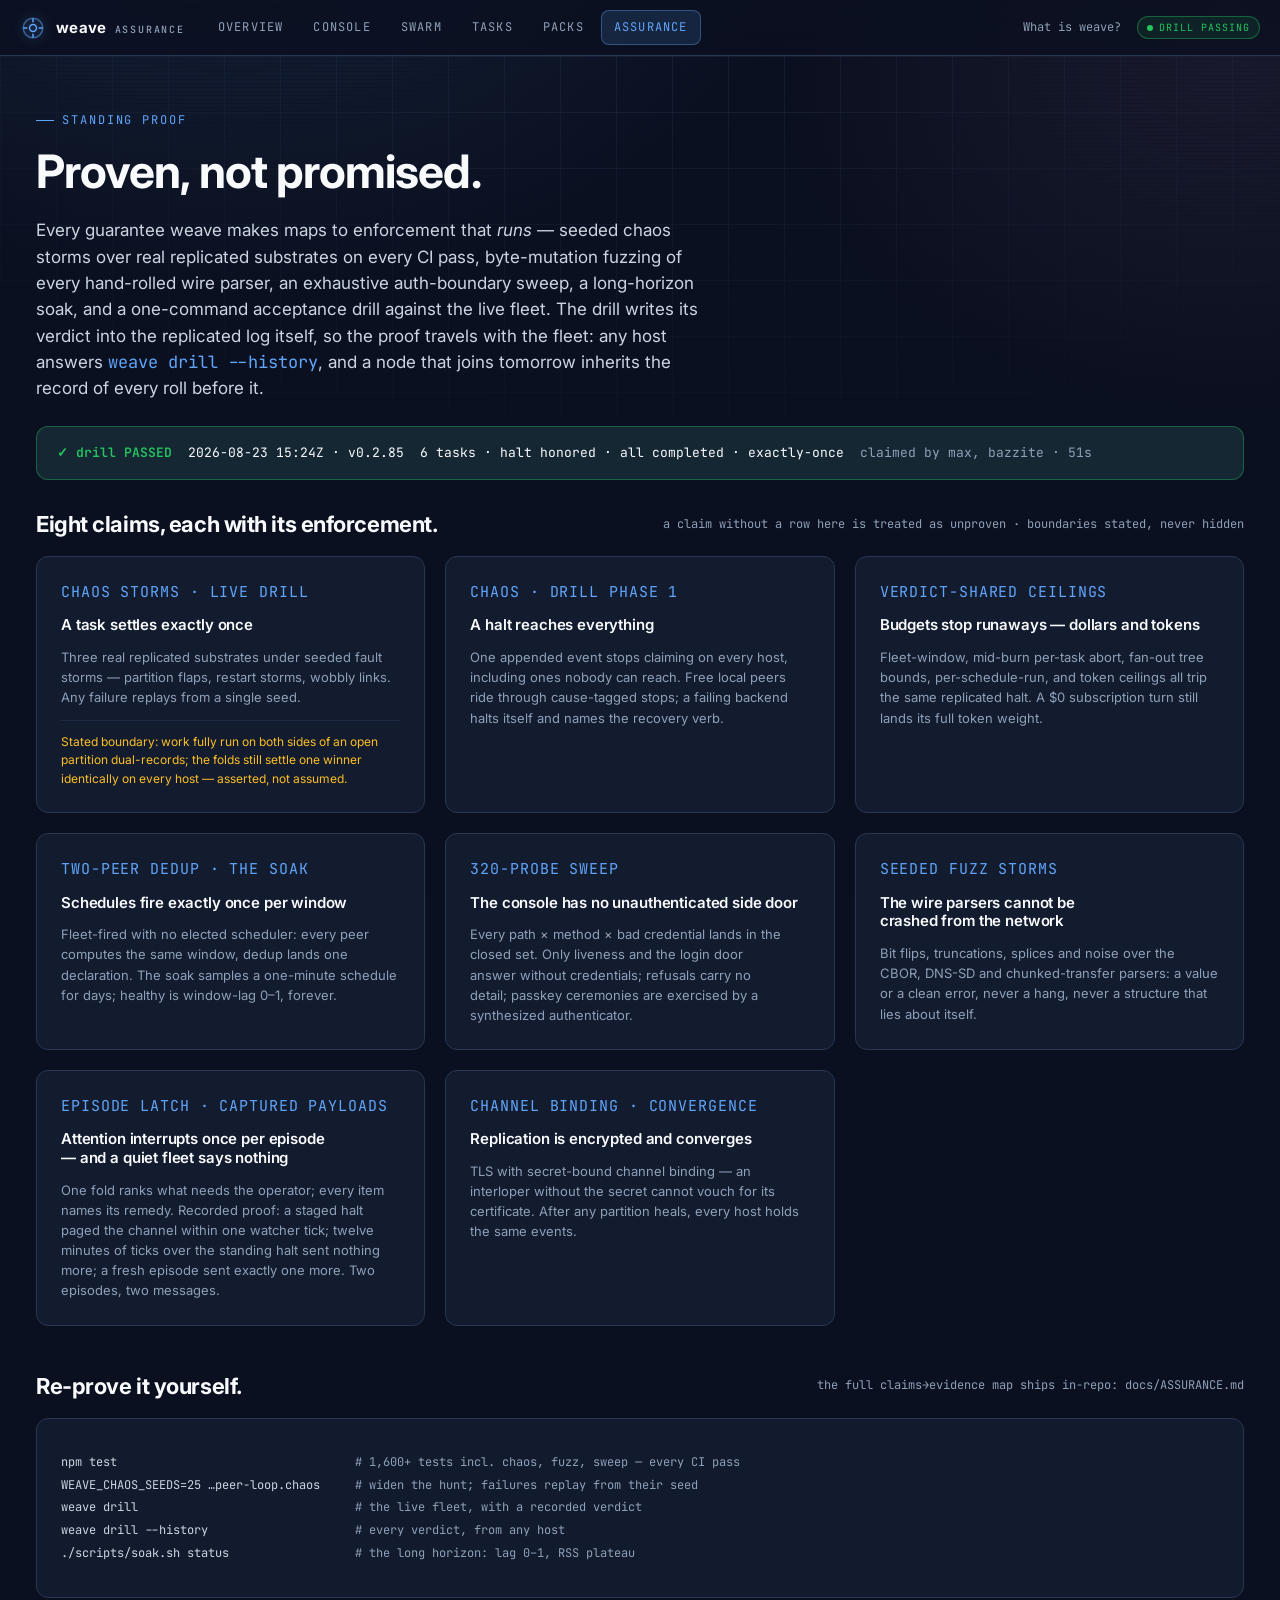
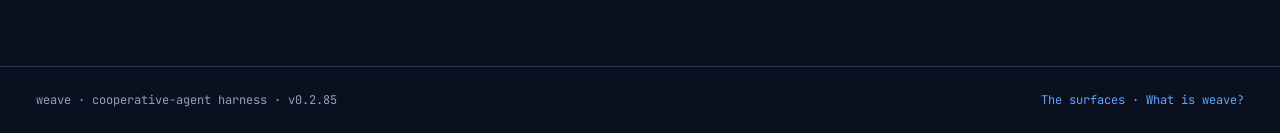
==== commit 25438d93: "assurance: eighth claim — attention pages once per episode (recorded two-episode proof); surfaces: t" ====
--- a/assurance.html
+++ b/assurance.html
@@ -90,7 +90,7 @@
       </p>
       <div class="verdict" data-od-id="live-verdict">
         <span class="ok">✓ drill PASSED</span>
-        <span>2026-08-23 15:24Z · v0.2.84</span>
+        <span>2026-08-23 15:24Z · v0.2.85</span>
         <span>6 tasks · halt honored · all completed · exactly-once</span>
         <span class="dim">claimed by max, bazzite · 51s</span>
       </div>
@@ -98,7 +98,7 @@
 
     <section class="strip" data-od-id="claims">
       <div class="row-between wrap" style="margin-bottom:var(--space-5)">
-        <h2 style="font-size:var(--text-xl)">Seven claims, each with its enforcement.</h2>
+        <h2 style="font-size:var(--text-xl)">Eight claims, each with its enforcement.</h2>
         <span class="meta">a claim without a row here is treated as unproven · boundaries stated, never hidden</span>
       </div>
       <div class="claims">
@@ -134,6 +134,11 @@
           <p>Bit flips, truncations, splices and noise over the CBOR, DNS-SD and chunked-transfer parsers: a value or a clean error, never a hang, never a structure that lies about itself.</p>
         </article>
         <article class="claim">
+          <span class="how">episode latch · captured payloads</span>
+          <h3>Attention interrupts once per episode — and a quiet fleet says nothing</h3>
+          <p>One fold ranks what needs the operator; every item names its remedy. Recorded proof: a staged halt paged the channel within one watcher tick; twelve minutes of ticks over the standing halt sent nothing more; a fresh episode sent exactly one more. Two episodes, two messages.</p>
+        </article>
+        <article class="claim">
           <span class="how">channel binding · convergence</span>
           <h3>Replication is encrypted and converges</h3>
           <p>TLS with secret-bound channel binding — an interloper without the secret cannot vouch for its certificate. After any partition heals, every host holds the same events.</p>
@@ -158,7 +163,7 @@
 
   <footer style="border-top:1px solid var(--border);padding-block:var(--space-6)" data-od-id="footer">
     <div class="container-wide row-between wrap" style="max-width:1440px">
-      <span class="meta">weave · cooperative-agent harness · <span class="mono">v0.2.84</span></span>
+      <span class="meta">weave · cooperative-agent harness · <span class="mono">v0.2.85</span></span>
       <span class="meta"><a href="surfaces.html" class="hot">The surfaces</a> · <a href="index.html" class="hot">What is weave?</a></span>
     </div>
   </footer>
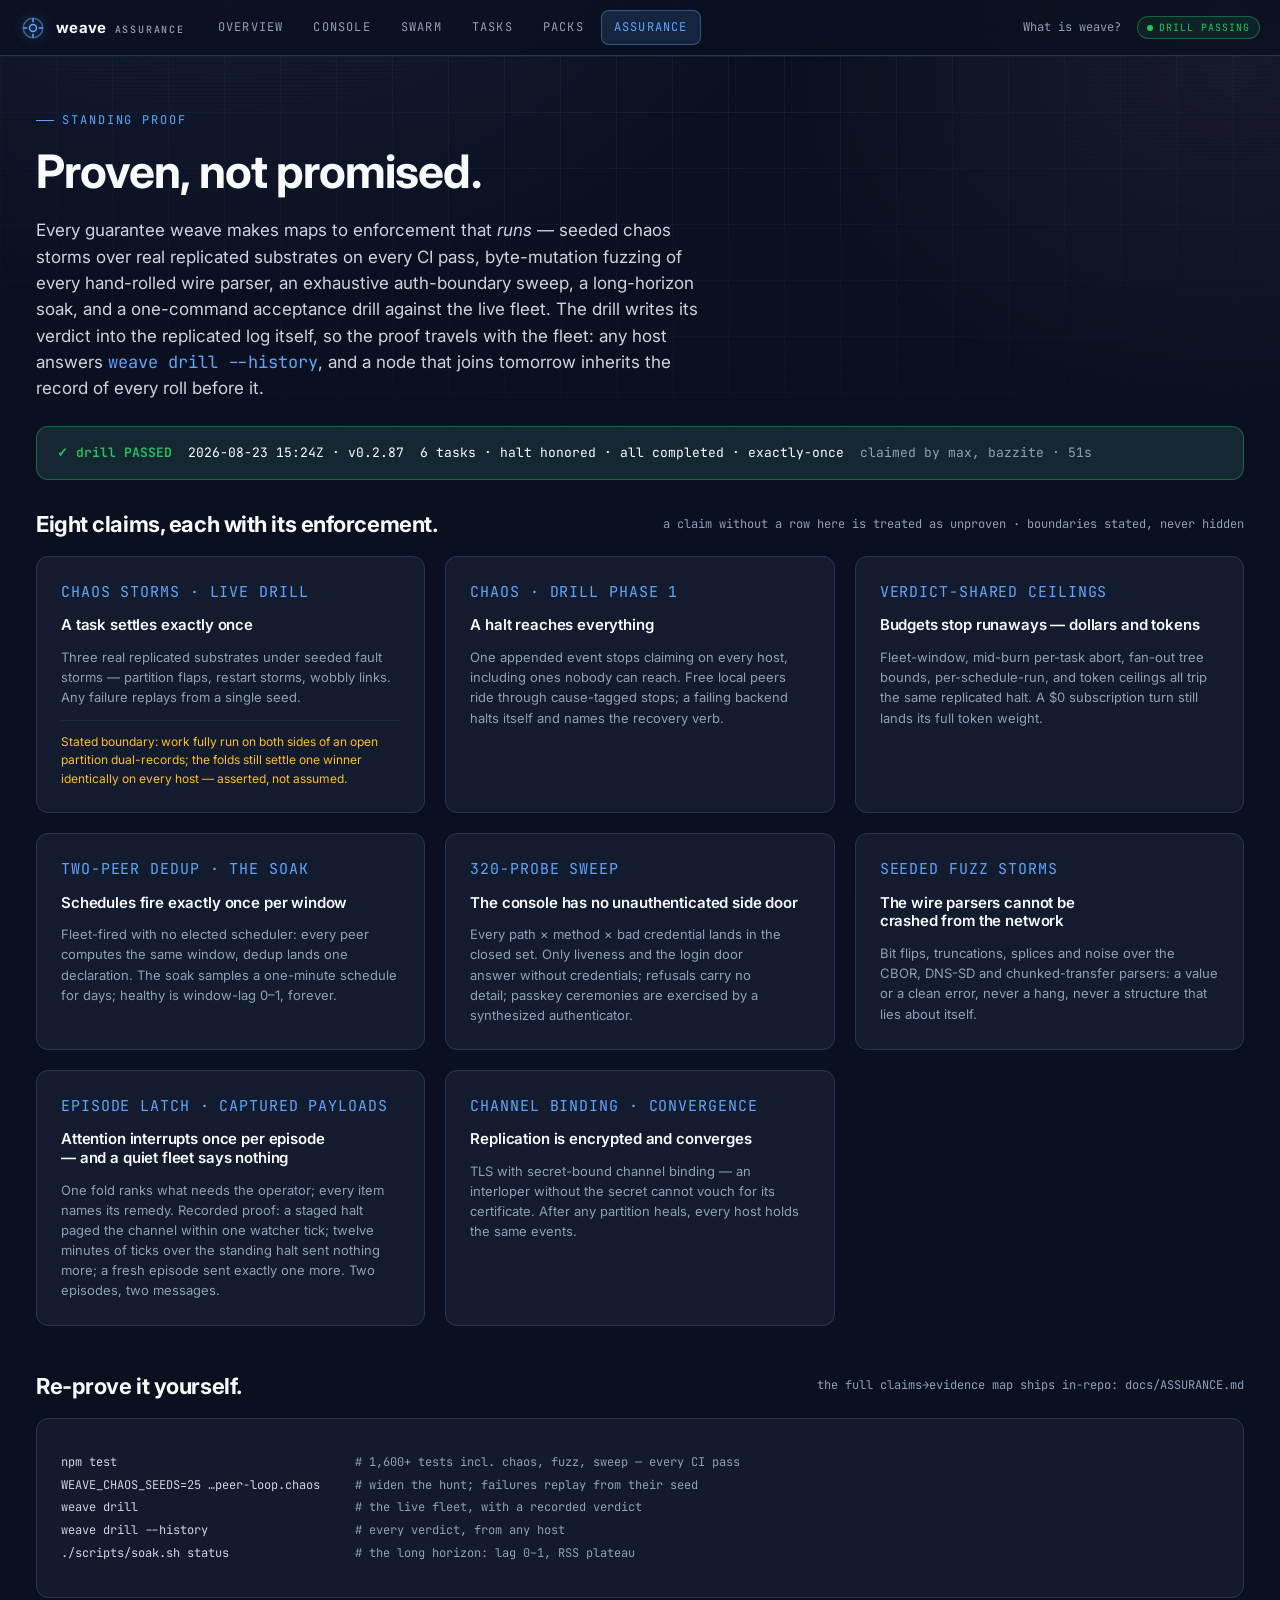
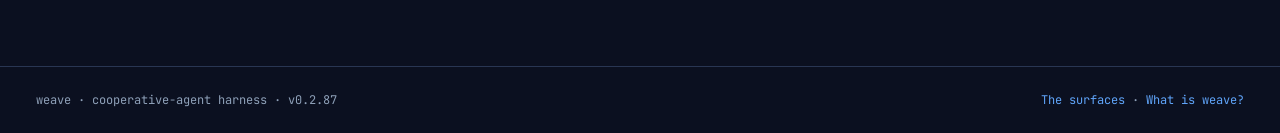
==== commit 09ba472d: "a day with weave: five real transcripts as the utility story; weave tour as the front door; v0.2.87" ====
--- a/assurance.html
+++ b/assurance.html
@@ -90,7 +90,7 @@
       </p>
       <div class="verdict" data-od-id="live-verdict">
         <span class="ok">✓ drill PASSED</span>
-        <span>2026-08-23 15:24Z · v0.2.85</span>
+        <span>2026-08-23 15:24Z · v0.2.87</span>
         <span>6 tasks · halt honored · all completed · exactly-once</span>
         <span class="dim">claimed by max, bazzite · 51s</span>
       </div>
@@ -163,7 +163,7 @@
 
   <footer style="border-top:1px solid var(--border);padding-block:var(--space-6)" data-od-id="footer">
     <div class="container-wide row-between wrap" style="max-width:1440px">
-      <span class="meta">weave · cooperative-agent harness · <span class="mono">v0.2.85</span></span>
+      <span class="meta">weave · cooperative-agent harness · <span class="mono">v0.2.87</span></span>
       <span class="meta"><a href="surfaces.html" class="hot">The surfaces</a> · <a href="index.html" class="hot">What is weave?</a></span>
     </div>
   </footer>
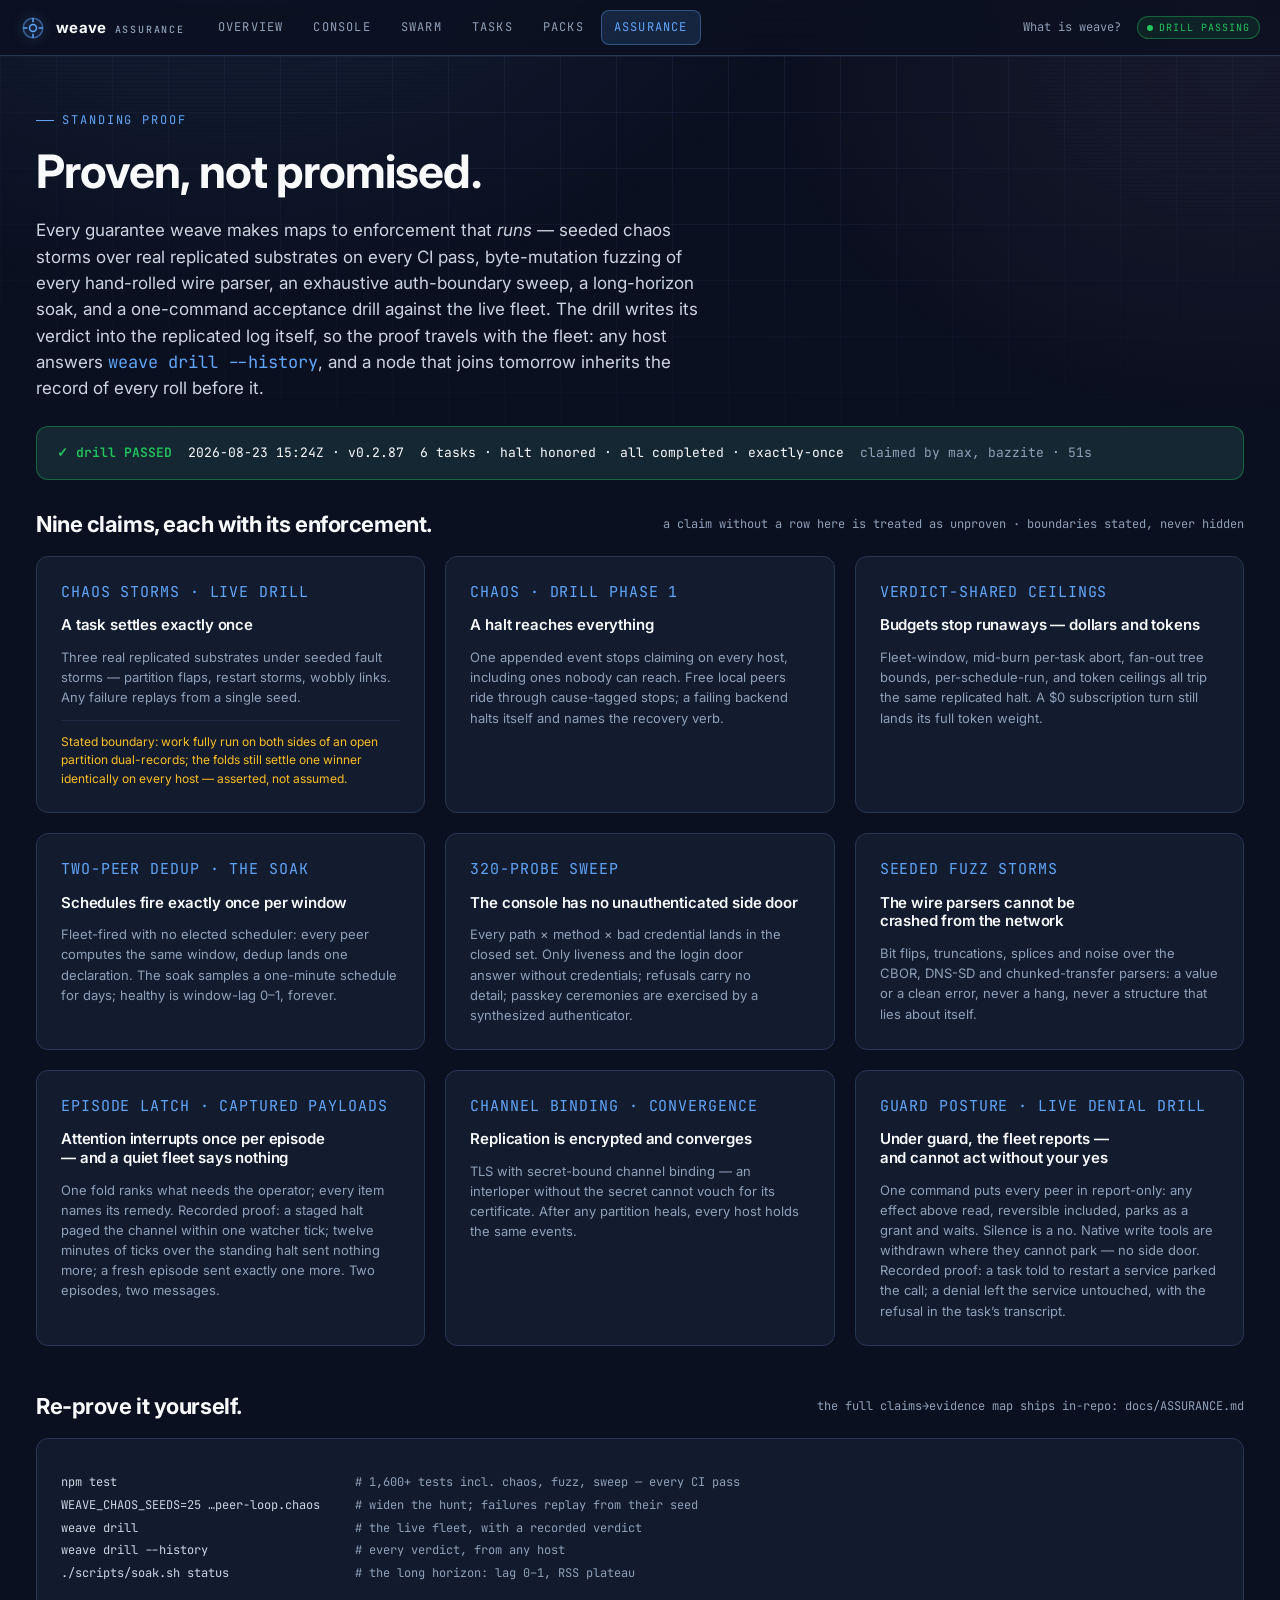
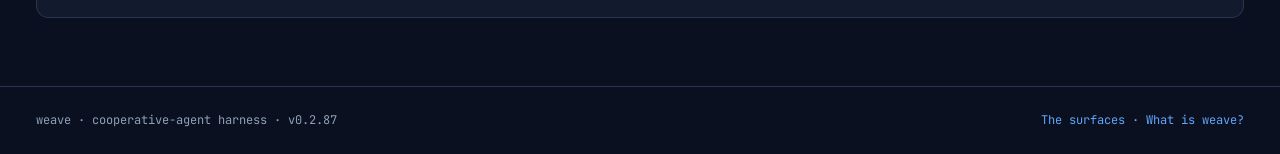
==== commit 1b67ec10: "assurance: claim 9 — report-only guard posture (ADR-0073) Co-Authored-By: Claude Fable 5 <noreply@an" ====
--- a/assurance.html
+++ b/assurance.html
@@ -98,7 +98,7 @@
 
     <section class="strip" data-od-id="claims">
       <div class="row-between wrap" style="margin-bottom:var(--space-5)">
-        <h2 style="font-size:var(--text-xl)">Eight claims, each with its enforcement.</h2>
+        <h2 style="font-size:var(--text-xl)">Nine claims, each with its enforcement.</h2>
         <span class="meta">a claim without a row here is treated as unproven · boundaries stated, never hidden</span>
       </div>
       <div class="claims">
@@ -143,6 +143,11 @@
           <h3>Replication is encrypted and converges</h3>
           <p>TLS with secret-bound channel binding — an interloper without the secret cannot vouch for its certificate. After any partition heals, every host holds the same events.</p>
         </article>
+        <article class="claim">
+          <span class="how">guard posture · live denial drill</span>
+          <h3>Under guard, the fleet reports — and cannot act without your yes</h3>
+          <p>One command puts every peer in report-only: any effect above read, reversible included, parks as a grant and waits. Silence is a no. Native write tools are withdrawn where they cannot park — no side door. Recorded proof: a task told to restart a service parked the call; a denial left the service untouched, with the refusal in the task’s transcript.</p>
+        </article>
       </div>
     </section>
 
